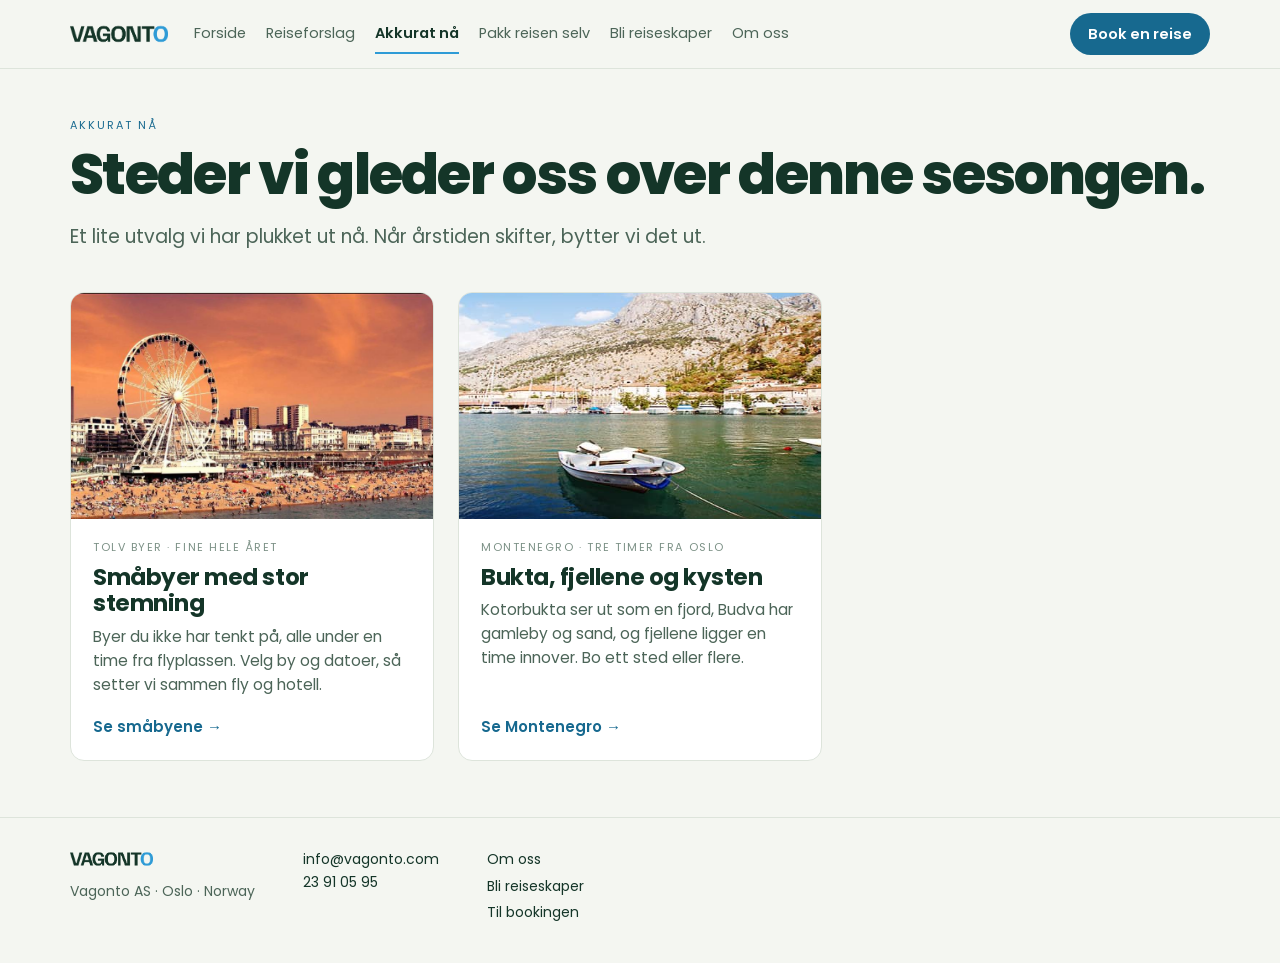
==== akkurat-na.html @ f81c6edf "Ny meny: «Akkurat nå» erstatter Småbyer og Montenegro Ny samleside akkurat-na.html for sesongens ste" ====
<!doctype html>
<html lang="no">
<head>
<meta charset="utf-8">
<meta name="viewport" content="width=device-width,initial-scale=1">
<title>Akkurat nå – steder vi gleder oss over denne sesongen | Vagonto</title>
<meta name="description" content="Steder og reiser vi har plukket ut for sesongen: småbyer med stor stemning, Montenegro og mer. Fly og hotell i én bestilling.">
<meta name="robots" content="noindex, nofollow"><!-- FJERNES VED LANSERING -->
<link rel="icon" href="favicon.svg" type="image/svg+xml">
<link rel="icon" href="favicon-32.png" sizes="32x32" type="image/png">
<link rel="apple-touch-icon" href="apple-touch-icon.png">
<link rel="preconnect" href="https://fonts.googleapis.com">
<link rel="preconnect" href="https://fonts.gstatic.com" crossorigin>
<link rel="stylesheet" href="https://fonts.googleapis.com/css2?family=Poppins:wght@400;500;600;700;800&display=swap">
<link rel="stylesheet" href="chrome.css">
<style>
body{margin:0;background:#F4F6F1;color:#143528;font-family:"Poppins","Segoe UI",Helvetica,Arial,sans-serif;line-height:1.55;-webkit-font-smoothing:antialiased}
main{max-width:1180px;margin:0 auto;padding:48px 20px 0;box-sizing:border-box}
.kicker{font-size:11px;letter-spacing:.18em;text-transform:uppercase;color:#17698F;margin:0 0 12px}
h1{font-size:clamp(34px,5vw,56px);font-weight:800;letter-spacing:-.03em;line-height:1.04;margin:0}
.lead{font-size:clamp(17px,1.6vw,19px);color:#4C6558;max-width:56ch;margin:18px 0 40px}
.grid{display:grid;grid-template-columns:repeat(auto-fill,minmax(340px,1fr));gap:24px}
.k{display:flex;flex-direction:column;background:#fff;border:1px solid #DDE4DB;border-radius:14px;overflow:hidden;text-decoration:none;color:inherit;transition:transform .18s ease,box-shadow .18s ease}
.k:hover{transform:translateY(-4px);box-shadow:0 2px 6px rgba(20,53,40,.06),0 14px 34px rgba(20,53,40,.12)}
.k .bilde{aspect-ratio:16/10;overflow:hidden;background:#E7ECE5}
.k img{width:100%;height:100%;object-fit:cover;display:block}
.k .tekst{padding:20px 22px 22px;display:flex;flex-direction:column;gap:8px;flex:1}
.k small{font-size:11px;letter-spacing:.14em;text-transform:uppercase;color:#7C9186}
.k h2{font-size:23px;font-weight:700;letter-spacing:-.02em;line-height:1.15;margin:0}
.k p{margin:0;color:#4C6558;font-size:15.5px}
.k .go{margin-top:auto;padding-top:10px;font-weight:600;color:#17698F;font-size:15px}
@media (max-width:420px){.grid{grid-template-columns:1fr}}
</style>
</head>
<body>
<header class="vg-top"><div class="vg-in"><a class="vg-logo" href="index.html"><img src="img/vagonto-logo.png" alt="Vagonto"></a><nav class="vg-nav" aria-label="Hovedmeny"><a href="index.html">Forside</a><a href="reiseforslag.html">Reiseforslag</a><a href="akkurat-na.html" aria-current="page">Akkurat nå</a><a href="pakk-reisen-selv.html">Pakk reisen selv</a><a href="bli-reiseskaper.html">Bli reiseskaper</a><a href="om-oss.html">Om oss</a></nav><a class="vg-cta" href="https://booking.vagonto.com/no/?tripType=FLIGHT_HOTEL">Book en reise</a></div></header>
<main>
  <p class="kicker">Akkurat nå</p>
  <h1>Steder vi gleder oss over denne sesongen.</h1>
  <p class="lead">Et lite utvalg vi har plukket ut nå. Når årstiden skifter, bytter vi det ut.</p>

  <div class="grid">
    <a class="k" href="smabyer.html">
      <div class="bilde"><img src="img/smabyer-01.jpg" alt="Strandpromenade med pariserhjul i solnedgang" loading="lazy"></div>
      <div class="tekst">
        <small>Tolv byer · fine hele året</small>
        <h2>Småbyer med stor stemning</h2>
        <p>Byer du ikke har tenkt på, alle under en time fra flyplassen. Velg by og datoer, så setter vi sammen fly og hotell.</p>
        <span class="go">Se småbyene →</span>
      </div>
    </a>
    <a class="k" href="montenegro.html">
      <div class="bilde"><img src="img/montenegro-02.jpg" alt="Robåt i Kotorbukta med fjell bak" loading="lazy"></div>
      <div class="tekst">
        <small>Montenegro · tre timer fra Oslo</small>
        <h2>Bukta, fjellene og kysten</h2>
        <p>Kotorbukta ser ut som en fjord, Budva har gamleby og sand, og fjellene ligger en time innover. Bo ett sted eller flere.</p>
        <span class="go">Se Montenegro →</span>
      </div>
    </a>
  </div>
</main>
<footer class="vg-foot"><div class="vg-in"><div><a href="index.html"><img src="img/vagonto-logo.png" alt="Vagonto"></a>Vagonto AS · Oslo · Norway</div><div><a href="mailto:info@vagonto.com">info@vagonto.com</a><br><a href="tel:+4723910595">23 91 05 95</a></div><nav><a href="om-oss.html">Om oss</a><a href="bli-reiseskaper.html">Bli reiseskaper</a><a href="https://booking.vagonto.com/no/?tripType=FLIGHT_HOTEL">Til bookingen</a></nav></div></footer>
</body>
</html>
---- chrome.css ----
/* Felles meny og bunnlinje for alle sider på vagonto.com.
   Klassene har prefiks vg- så de ikke kolliderer med sidenes egne stiler. */
.vg-top{position:sticky;top:0;z-index:1000;background:rgba(244,246,241,.94);-webkit-backdrop-filter:blur(10px);backdrop-filter:blur(10px);border-bottom:1px solid #DDE4DB;font-family:"Poppins","Segoe UI",Helvetica,Arial,sans-serif}
.vg-in{max-width:1180px;margin:0 auto;padding:0 20px;min-height:68px;display:flex;align-items:center;gap:26px;box-sizing:border-box}
.vg-logo{display:block;flex:none;line-height:0}
.vg-logo img{height:26px;width:auto;display:block}
.vg-nav{display:flex;gap:20px;font-size:14.5px;overflow-x:auto;white-space:nowrap;scrollbar-width:none;-webkit-overflow-scrolling:touch}
.vg-nav::-webkit-scrollbar{display:none}
.vg-nav a{color:#4C6558;text-decoration:none;padding:8px 0;border-bottom:2px solid transparent}
.vg-nav a:hover{color:#143528}
.vg-nav a[aria-current="page"]{color:#143528;font-weight:600;border-bottom-color:#2E9BD6}
.vg-cta{margin-left:auto;flex:none;background:#17698F;color:#fff!important;border-radius:999px;padding:10px 18px;font-weight:600;font-size:14.5px;text-decoration:none;white-space:nowrap}
.vg-cta:hover{background:#125676}
@media (max-width:900px){
  .vg-in{flex-wrap:wrap;gap:6px 16px;padding:10px 16px;min-height:0}
  .vg-nav{order:3;width:100%;gap:18px;font-size:14px}
  .vg-cta{padding:8px 14px;font-size:13.5px}
}

.vg-foot{margin-top:56px;border-top:1px solid #DDE4DB;background:#F4F6F1;color:#4C6558;font-family:"Poppins","Segoe UI",Helvetica,Arial,sans-serif;font-size:14px;line-height:1.6}
.vg-foot .vg-in{align-items:flex-start;flex-wrap:wrap;gap:24px 48px;padding-top:30px;padding-bottom:40px}
.vg-foot img{height:22px;width:auto;display:block;margin-bottom:10px}
.vg-foot a{color:#143528;text-decoration:none}
.vg-foot a:hover{color:#17698F}
.vg-foot nav{display:flex;flex-direction:column;gap:4px}
.vg-foot .vg-small{color:#7C9186;font-size:12.5px}
.vg-top,.vg-foot,.vg-in,.vg-nav{min-width:0}
.vg-top,.vg-foot{max-width:100%}
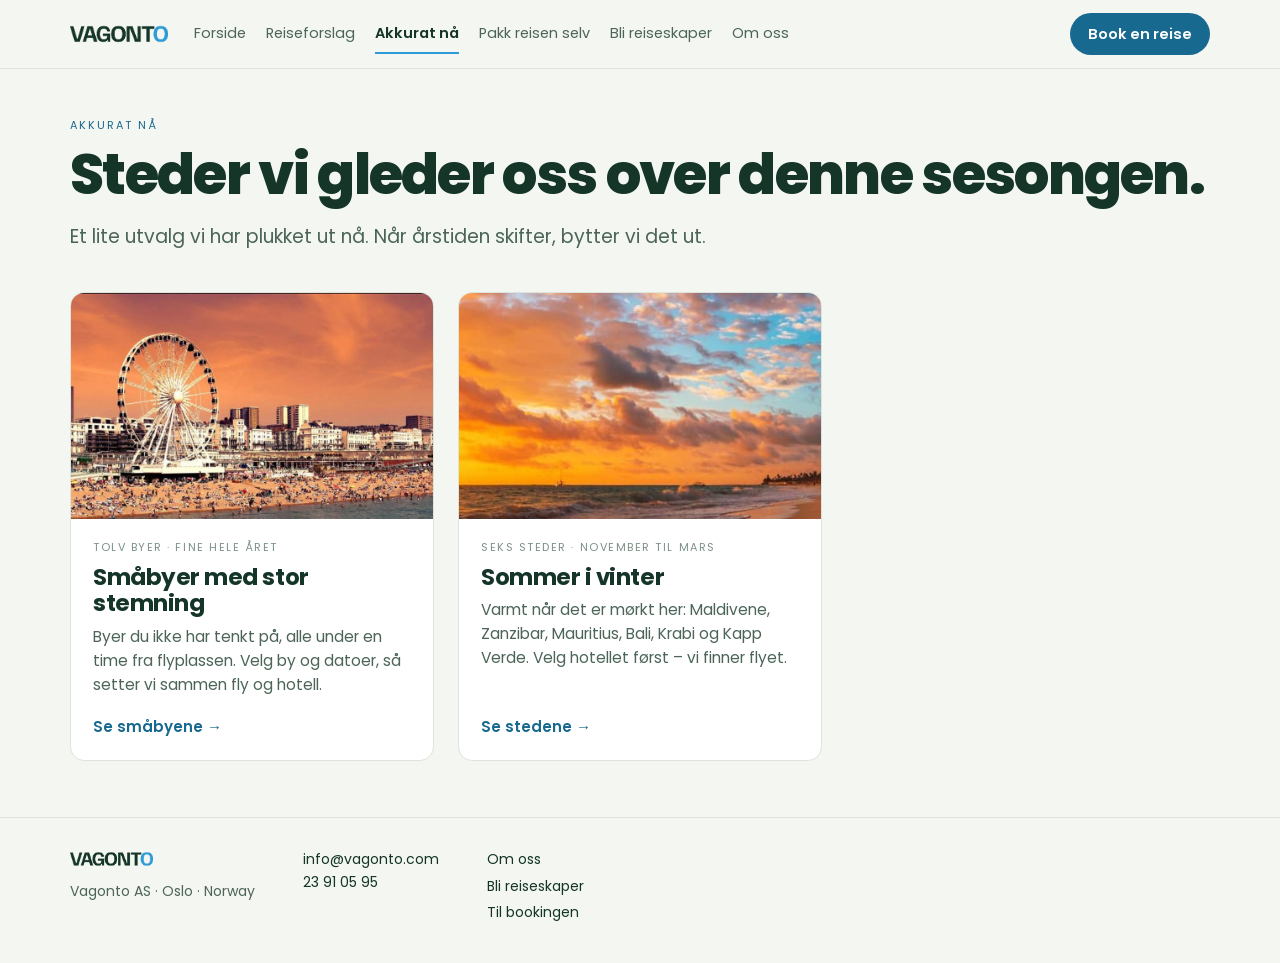
==== commit a0ea4665: "Forside v5: Byer du ikke har vært i, Sommer i vinter, Populære nå; Montenegro ut til våren - Fjernet" ====
--- a/akkurat-na.html
+++ b/akkurat-na.html
@@ -4,7 +4,7 @@
 <meta charset="utf-8">
 <meta name="viewport" content="width=device-width,initial-scale=1">
 <title>Akkurat nå – steder vi gleder oss over denne sesongen | Vagonto</title>
-<meta name="description" content="Steder og reiser vi har plukket ut for sesongen: småbyer med stor stemning, Montenegro og mer. Fly og hotell i én bestilling.">
+<meta name="description" content="Steder og reiser vi har plukket ut for sesongen: småbyer med stor stemning, sommer i vinter og mer. Fly og hotell i én bestilling.">
 <meta name="robots" content="noindex, nofollow"><!-- FJERNES VED LANSERING -->
 <link rel="icon" href="favicon.svg" type="image/svg+xml">
 <link rel="icon" href="favicon-32.png" sizes="32x32" type="image/png">
@@ -49,13 +49,13 @@
         <span class="go">Se småbyene →</span>
       </div>
     </a>
-    <a class="k" href="montenegro.html">
-      <div class="bilde"><img src="img/montenegro-02.jpg" alt="Robåt i Kotorbukta med fjell bak" loading="lazy"></div>
+    <a class="k" href="index.html#sommer">
+      <div class="bilde"><img src="img/forside-19.jpg" alt="Vannvillaer over turkis lagune på Maldivene" loading="lazy"></div>
       <div class="tekst">
-        <small>Montenegro · tre timer fra Oslo</small>
-        <h2>Bukta, fjellene og kysten</h2>
-        <p>Kotorbukta ser ut som en fjord, Budva har gamleby og sand, og fjellene ligger en time innover. Bo ett sted eller flere.</p>
-        <span class="go">Se Montenegro →</span>
+        <small>Seks steder · november til mars</small>
+        <h2>Sommer i vinter</h2>
+        <p>Varmt når det er mørkt her: Maldivene, Zanzibar, Mauritius, Bali, Krabi og Kapp Verde. Velg hotellet først – vi finner flyet.</p>
+        <span class="go">Se stedene →</span>
       </div>
     </a>
   </div>
